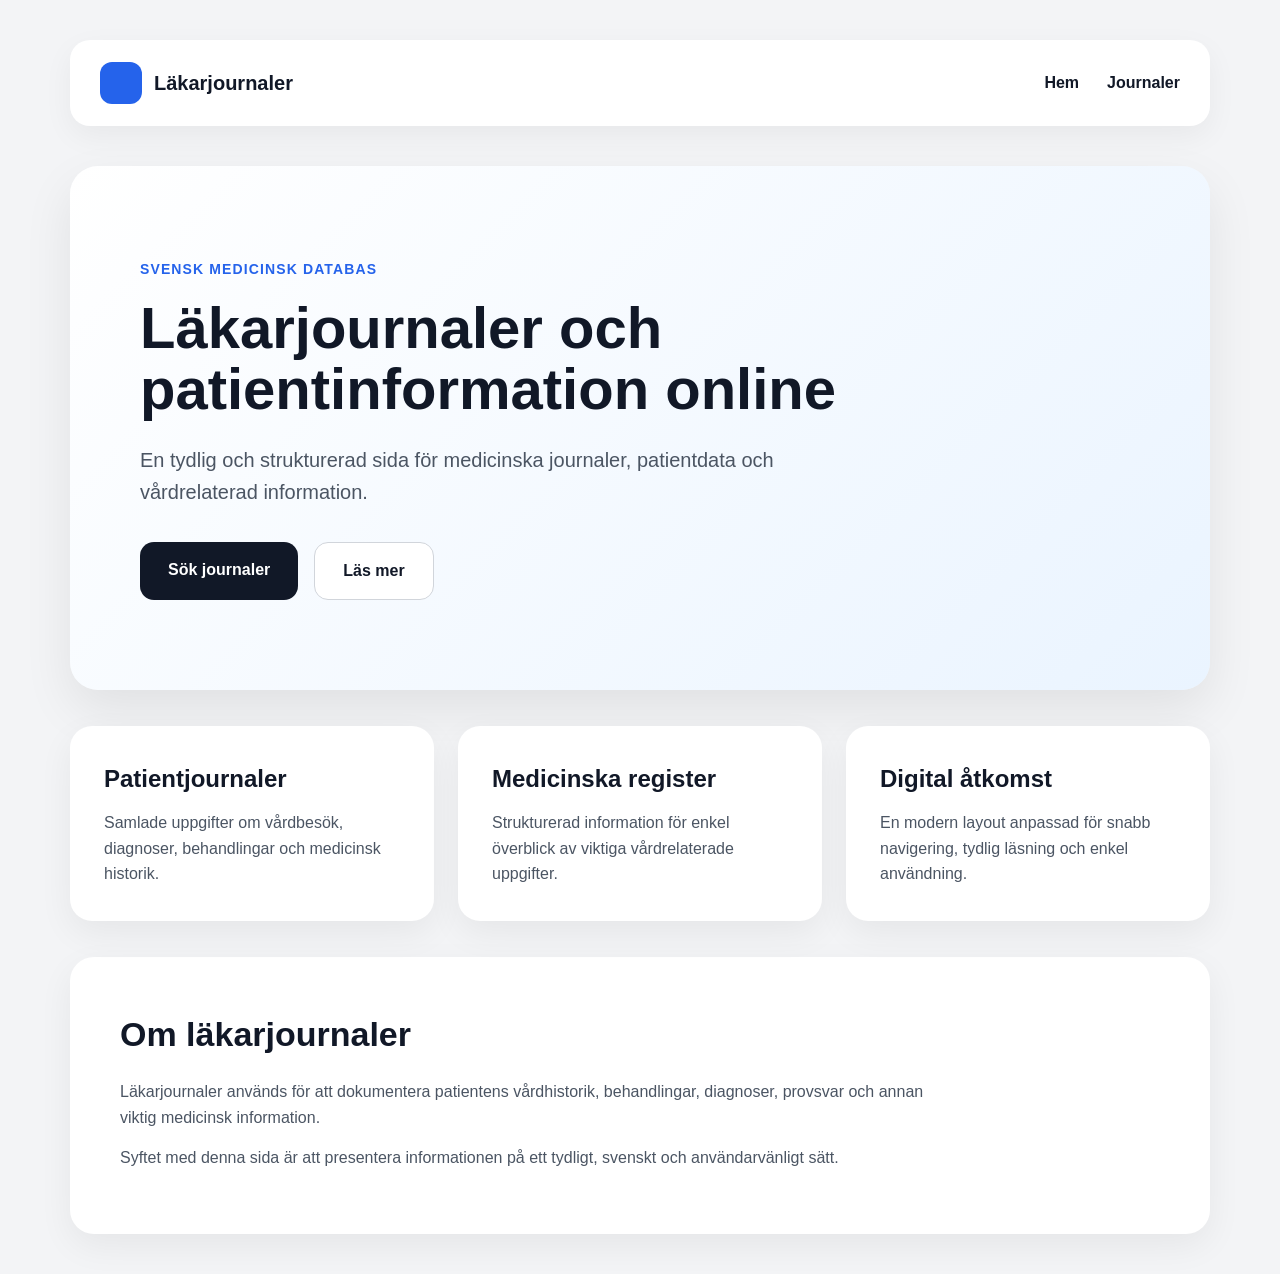
==== index.html @ 2be636f7 "Add files via upload" ====
<!DOCTYPE html>
<html lang="sv">
<head>
    <meta charset="UTF-8">
    <meta name="viewport" content="width=device-width, initial-scale=1.0">
    <title>Läkarjournaler</title>
    <link rel="stylesheet" href="style.css">
</head>
<body>

    <main class="container">
<nav class="navbar">

    <div class="nav-left">
        <div class="logo"></div>
        <div class="brand-name">Läkarjournaler</div>
    </div>

    <div class="nav-links">
        <a href="index.html">Hem</a>
        <a href="pages/journaler.html">Journaler</a>
    </div>

</nav>
        <section class="hero">
            <div>
                <span class="eyebrow">Svensk medicinsk databas</span>
                <h1>Läkarjournaler och patientinformation online</h1>
                <p>
                    En tydlig och strukturerad sida för medicinska journaler, patientdata och vårdrelaterad information.
                </p>

                <div class="hero-actions">
                    <a href="pages/journaler.html" class="btn primary">Sök journaler</a>
                    <a href="#info" class="btn secondary">Läs mer</a>
                </div>
            </div>
        </section>

        <section class="cards" id="info">
            <article class="card">
                <h2>Patientjournaler</h2>
                <p>Samlade uppgifter om vårdbesök, diagnoser, behandlingar och medicinsk historik.</p>
            </article>

            <article class="card">
                <h2>Medicinska register</h2>
                <p>Strukturerad information för enkel överblick av viktiga vårdrelaterade uppgifter.</p>
            </article>

            <article class="card">
                <h2>Digital åtkomst</h2>
                <p>En modern layout anpassad för snabb navigering, tydlig läsning och enkel användning.</p>
            </article>
        </section>

        <section class="content-section" id="journaler">
            <h2>Om läkarjournaler</h2>
            <p>
                Läkarjournaler används för att dokumentera patientens vårdhistorik, behandlingar,
                diagnoser, provsvar och annan viktig medicinsk information.
            </p>
            <p>
                Syftet med denna sida är att presentera informationen på ett tydligt, svenskt
                och användarvänligt sätt.
            </p>
        </section>

    </main>

    <script src="script.js"></script>

</body>
</html>
---- style.css ----
* {
    margin: 0;
    padding: 0;
    box-sizing: border-box;
}

body {
    background: #f3f4f6;
    color: #111827;
    font-family: Arial, sans-serif;
    line-height: 1.6;
}

.container {
    max-width: 1180px;
    margin: 0 auto;
    padding: 40px 20px;
}

/* NAVBAR */

.navbar {
    display: flex;
    justify-content: space-between;
    align-items: center;
    gap: 28px;
    margin-bottom: 40px;
    padding: 22px 30px;
    background: white;
    border-radius: 20px;
    box-shadow: 0 10px 30px rgba(0,0,0,0.05);
}

.nav-left {
    display: flex;
    align-items: center;
    gap: 12px;
}

.logo {
    width: 42px;
    height: 42px;
    background: #2563eb;
    border-radius: 12px;
}

.brand-name {
    font-size: 20px;
    font-weight: 800;
}

.nav-links {
    display: flex;
    gap: 28px;
}

.nav-links a,
.navbar a {
    color: #111827;
    text-decoration: none;
    font-weight: 700;
}

.nav-links a:hover,
.navbar a:hover {
    color: #2563eb;
}

/* HERO */

.hero {
    background: linear-gradient(135deg, #ffffff, #eaf4ff);
    padding: 90px 70px;
    border-radius: 28px;
    box-shadow: 0 20px 50px rgba(0,0,0,0.08);
}

.eyebrow {
    display: inline-block;
    margin-bottom: 18px;
    color: #2563eb;
    font-weight: 700;
    font-size: 14px;
    text-transform: uppercase;
    letter-spacing: 0.08em;
}

.hero h1 {
    max-width: 800px;
    font-size: 58px;
    line-height: 1.05;
    margin-bottom: 24px;
}

.hero p {
    max-width: 680px;
    font-size: 20px;
    color: #4b5563;
}

.hero-actions {
    display: flex;
    gap: 16px;
    margin-top: 34px;
    flex-wrap: wrap;
}

.btn {
    display: inline-block;
    padding: 15px 28px;
    border-radius: 14px;
    text-decoration: none;
    font-weight: 700;
}

.primary {
    background: #111827;
    color: white;
}

.secondary {
    background: white;
    color: #111827;
    border: 1px solid #d1d5db;
}

/* CARDS */

.cards {
    display: grid;
    grid-template-columns: repeat(3, 1fr);
    gap: 24px;
    margin-top: 36px;
}

.card {
    background: white;
    padding: 34px;
    border-radius: 22px;
    box-shadow: 0 12px 35px rgba(0,0,0,0.06);
}

.card h2 {
    font-size: 24px;
    margin-bottom: 12px;
}

.card p {
    color: #4b5563;
}

/* CONTENT SECTION */

.content-section {
    background: white;
    margin-top: 36px;
    padding: 50px;
    border-radius: 24px;
    box-shadow: 0 12px 35px rgba(0,0,0,0.06);
}

.content-section h1 {
    font-size: 46px;
    margin-bottom: 14px;
}

.content-section h2 {
    font-size: 34px;
    margin-bottom: 18px;
}

.content-section p {
    max-width: 820px;
    color: #4b5563;
    margin-bottom: 14px;
}

/* JOURNAL LIST */

.search-wrapper {
    margin-top: 40px;
    margin-bottom: 10px;
}

.search-wrapper input {
    width: 100%;
    padding: 20px;
    border-radius: 18px;
    border: 1px solid #d1d5db;
    font-size: 17px;
    outline: none;
    background: white;
}

.search-wrapper input:focus {
    border-color: #2563eb;
}

.journal-grid {
    display: grid;
    grid-template-columns: repeat(3, 1fr);
    gap: 22px;
    margin-top: 36px;
}

.journal-card {
    display: block;
    background: white;
    padding: 28px;
    border-radius: 20px;
    text-decoration: none;
    color: #111827;
    box-shadow: 0 12px 35px rgba(0,0,0,0.06);
    transition: 0.25s ease;
}

.journal-card:hover {
    transform: translateY(-4px);
    box-shadow: 0 18px 45px rgba(0,0,0,0.09);
}

.journal-card strong {
    font-size: 22px;
}

.journal-card p {
    margin-top: 8px;
    color: #6b7280;
}

.journal-date {
    display: block;
    color: #2563eb;
    font-weight: 800;
    margin-bottom: 10px;
}

/* JOURNAL PAGE */

.journal-page {
    background: white;
    padding: 60px;
    border-radius: 28px;
    box-shadow: 0 20px 50px rgba(0,0,0,0.06);
}

.journal-page h1 {
    font-size: 48px;
    margin-bottom: 10px;
}

.date {
    color: #6b7280;
    font-weight: 700;
    margin-bottom: 35px;
}

/* PATIENT OVERVIEW - FIXAD BILD */

.patient-overview {
    display: flex;
    align-items: center;
    gap: 28px;
    margin-top: 30px;
    margin-bottom: 40px;
    padding: 30px;
    background: #f9fafb;
    border-radius: 20px;
    border: 1px solid #e5e7eb;
}

.patient-avatar {
    width: 140px;
    height: 140px;
    min-width: 140px;
    max-width: 140px;
    border-radius: 20px;
    overflow: hidden;
    background: #e5e7eb;
    flex-shrink: 0;
}

.patient-avatar img {
    width: 100%;
    height: 100%;
    object-fit: cover;
    display: block;
}

/* Om du vill visa hela bilden utan beskärning, byt object-fit: cover; till contain ovan */

.patient-info {
    display: flex;
    flex-direction: column;
    gap: 14px;
}

.patient-row span {
    display: block;
    font-size: 14px;
    color: #6b7280;
}

.patient-row strong {
    font-size: 18px;
    color: #111827;
}

/* JOURNAL META */

.journal-meta {
    display: grid;
    grid-template-columns: repeat(3, 1fr);
    gap: 20px;
    margin-bottom: 35px;
}

.meta-item {
    background: #f9fafb;
    padding: 20px;
    border-radius: 16px;
    border: 1px solid #e5e7eb;
}

.meta-item span {
    display: block;
    color: #6b7280;
    font-size: 14px;
    margin-bottom: 8px;
}

.meta-item strong {
    font-size: 18px;
}

.status {
    color: #16a34a;
}

/* JOURNAL BOX */

.journal-box {
    margin-top: 20px;
    background: #ffffff;
    border: 1px solid #e5e7eb;
    border-radius: 20px;
    padding: 40px;
}

.journal-box h2 {
    font-size: 24px;
    margin-top: 30px;
    margin-bottom: 14px;
    color: #111827;
}

.journal-box h2:first-child {
    margin-top: 0;
}

.journal-box p {
    color: #4b5563;
    line-height: 1.8;
    font-size: 17px;
}

.back-link {
    display: inline-block;
    margin-top: 35px;
    color: #2563eb;
    text-decoration: none;
    font-weight: 700;
}

/* FOOTER */

.footer {
    margin-top: 60px;
    padding: 40px;
    background: white;
    border-radius: 24px;
    border-top: 1px solid #e5e7eb;
}

.footer-content {
    max-width: 1180px;
    margin: 0 auto;
    display: flex;
    justify-content: space-between;
    gap: 40px;
    flex-wrap: wrap;
}

.footer h3 {
    margin-bottom: 10px;
}

.footer p {
    color: #6b7280;
}

.footer-links {
    display: flex;
    gap: 20px;
}

.footer-links a {
    text-decoration: none;
    color: #111827;
    font-weight: 700;
}

.footer-links a:hover {
    color: #2563eb;
}

/* DARK MODE */

.theme-btn {
    padding: 12px 18px;
    border: none;
    border-radius: 12px;
    background: #111827;
    color: white;
    cursor: pointer;
    font-weight: 700;
}

.dark-mode {
    background: #0f172a;
    color: white;
}

.dark-mode .hero,
.dark-mode .card,
.dark-mode .journal-page,
.dark-mode .journal-card,
.dark-mode .navbar,
.dark-mode .footer,
.dark-mode .content-section,
.dark-mode .journal-box,
.dark-mode .meta-item,
.dark-mode .patient-overview {
    background: #111827;
    color: white;
}

.dark-mode p,
.dark-mode span,
.dark-mode .journal-card p {
    color: #d1d5db;
}

.dark-mode a {
    color: white;
}

/* RESPONSIVE */

@media (max-width: 800px) {
    .container {
        padding: 24px 14px;
    }

    .navbar {
        flex-direction: column;
        align-items: flex-start;
    }

    .hero {
        padding: 55px 30px;
    }

    .hero h1 {
        font-size: 38px;
    }

    .cards,
    .journal-grid,
    .journal-meta {
        grid-template-columns: 1fr;
    }

    .content-section,
    .journal-page {
        padding: 32px;
    }

    .patient-overview {
        flex-direction: column;
        align-items: flex-start;
    }

    .patient-avatar {
        width: 120px;
        height: 120px;
        min-width: 120px;
        max-width: 120px;
    }
}
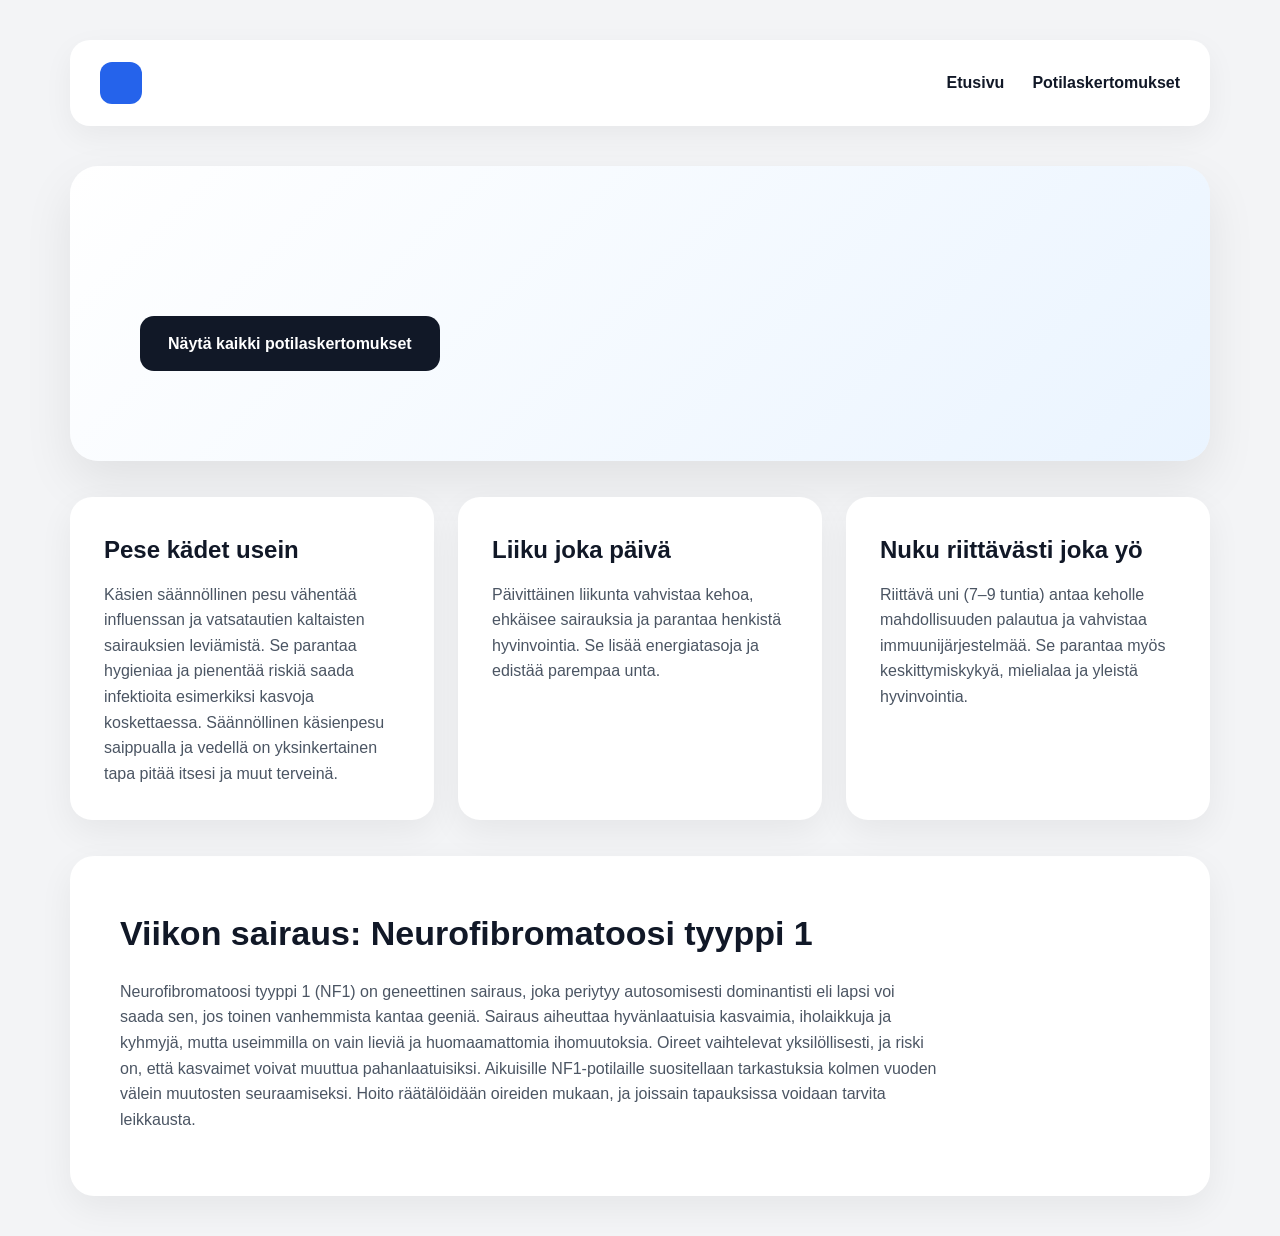
==== commit a243fe92: "Add files via upload" ====
--- a/index.html
+++ b/index.html
@@ -3,7 +3,7 @@
 <head>
     <meta charset="UTF-8">
     <meta name="viewport" content="width=device-width, initial-scale=1.0">
-    <title>Läkarjournaler</title>
+    <title></title>
     <link rel="stylesheet" href="style.css">
 </head>
 <body>
@@ -13,56 +13,52 @@
 
     <div class="nav-left">
         <div class="logo"></div>
-        <div class="brand-name">Läkarjournaler</div>
+        <div class="brand-name"></div>
     </div>
 
     <div class="nav-links">
-        <a href="index.html">Hem</a>
-        <a href="pages/journaler.html">Journaler</a>
+        <a href="index.html">Etusivu</a>
+        <a href="pages/journaler.html">Potilaskertomukset</a>
     </div>
 
 </nav>
         <section class="hero">
             <div>
-                <span class="eyebrow">Svensk medicinsk databas</span>
-                <h1>Läkarjournaler och patientinformation online</h1>
+                <span class="eyebrow"></span>
+                <h1></h1>
                 <p>
-                    En tydlig och strukturerad sida för medicinska journaler, patientdata och vårdrelaterad information.
+                    
                 </p>
 
                 <div class="hero-actions">
-                    <a href="pages/journaler.html" class="btn primary">Sök journaler</a>
-                    <a href="#info" class="btn secondary">Läs mer</a>
+                    <a href="pages/journaler.html" class="btn primary">Näytä kaikki potilaskertomukset</a>
+                
                 </div>
             </div>
         </section>
 
         <section class="cards" id="info">
             <article class="card">
-                <h2>Patientjournaler</h2>
-                <p>Samlade uppgifter om vårdbesök, diagnoser, behandlingar och medicinsk historik.</p>
+                <h2>Pese kädet usein</h2>
+                <p>Käsien säännöllinen pesu vähentää influenssan ja vatsatautien kaltaisten sairauksien leviämistä. Se parantaa hygieniaa ja pienentää riskiä saada infektioita esimerkiksi kasvoja koskettaessa. Säännöllinen käsienpesu saippualla ja vedellä on yksinkertainen tapa pitää itsesi ja muut terveinä.</p>
             </article>
 
             <article class="card">
-                <h2>Medicinska register</h2>
-                <p>Strukturerad information för enkel överblick av viktiga vårdrelaterade uppgifter.</p>
+                <h2>Liiku joka päivä </h2>
+                <p>Päivittäinen liikunta vahvistaa kehoa, ehkäisee sairauksia ja parantaa henkistä hyvinvointia. Se lisää energiatasoja ja edistää parempaa unta.</p>
             </article>
 
             <article class="card">
-                <h2>Digital åtkomst</h2>
-                <p>En modern layout anpassad för snabb navigering, tydlig läsning och enkel användning.</p>
+                <h2>Nuku riittävästi joka yö </h2>
+                <p>Riittävä uni (7–9 tuntia) antaa keholle mahdollisuuden palautua ja vahvistaa immuunijärjestelmää. Se parantaa myös keskittymiskykyä, mielialaa ja yleistä hyvinvointia.</p>
             </article>
         </section>
 
         <section class="content-section" id="journaler">
-            <h2>Om läkarjournaler</h2>
+            <h2>Viikon sairaus: Neurofibromatoosi tyyppi 1</h2>
             <p>
-                Läkarjournaler används för att dokumentera patientens vårdhistorik, behandlingar,
-                diagnoser, provsvar och annan viktig medicinsk information.
-            </p>
-            <p>
-                Syftet med denna sida är att presentera informationen på ett tydligt, svenskt
-                och användarvänligt sätt.
+              Neurofibromatoosi tyyppi 1 (NF1) on geneettinen sairaus, joka periytyy autosomisesti dominantisti eli lapsi voi saada sen, jos toinen vanhemmista kantaa geeniä. Sairaus aiheuttaa hyvänlaatuisia kasvaimia, iholaikkuja ja kyhmyjä, mutta useimmilla on vain lieviä ja huomaamattomia ihomuutoksia. Oireet vaihtelevat yksilöllisesti, ja riski on, että kasvaimet voivat muuttua pahanlaatuisiksi. Aikuisille NF1-potilaille suositellaan tarkastuksia kolmen vuoden välein muutosten seuraamiseksi. Hoito räätälöidään oireiden mukaan, ja joissain tapauksissa voidaan tarvita leikkausta.
+
             </p>
         </section>
 
--- a/style.css
+++ b/style.css
@@ -255,7 +255,7 @@
     margin-bottom: 35px;
 }
 
-/* PATIENT OVERVIEW - FIXAD BILD */
+/* PATIENT OVERVIEW */
 
 .patient-overview {
     display: flex;
@@ -287,8 +287,6 @@
     display: block;
 }
 
-/* Om du vill visa hela bilden utan beskärning, byt object-fit: cover; till contain ovan */
-
 .patient-info {
     display: flex;
     flex-direction: column;
@@ -337,31 +335,35 @@
     color: #16a34a;
 }
 
-/* JOURNAL BOX */
+/* JOURNAL ENTRY */
 
 .journal-box {
-    margin-top: 20px;
+    margin-top: 40px;
     background: #ffffff;
-    border: 1px solid #e5e7eb;
-    border-radius: 20px;
-    padding: 40px;
-}
-
-.journal-box h2 {
-    font-size: 24px;
-    margin-top: 30px;
-    margin-bottom: 14px;
-    color: #111827;
-}
-
-.journal-box h2:first-child {
-    margin-top: 0;
-}
-
-.journal-box p {
-    color: #4b5563;
+    border: none;
+    border-radius: 0;
+    padding: 0;
+}
+
+.journal-entry {
+    margin-bottom: 120px;
+}
+
+.journal-entry:last-child {
+    margin-bottom: 0;
+}
+
+.journal-entry p {
+    color: #111827;
     line-height: 1.8;
-    font-size: 17px;
+    font-size: 18px;
+    margin-bottom: 22px;
+    max-width: 950px;
+}
+
+.journal-entry strong {
+    font-weight: 800;
+    color: #000000;
 }
 
 .back-link {
@@ -447,8 +449,13 @@
 
 .dark-mode p,
 .dark-mode span,
-.dark-mode .journal-card p {
+.dark-mode .journal-card p,
+.dark-mode .journal-entry p {
     color: #d1d5db;
+}
+
+.dark-mode .journal-entry strong {
+    color: white;
 }
 
 .dark-mode a {
@@ -497,4 +504,12 @@
         min-width: 120px;
         max-width: 120px;
     }
-}
+
+    .journal-entry {
+        margin-bottom: 80px;
+    }
+
+    .journal-entry p {
+        font-size: 16px;
+    }
+}
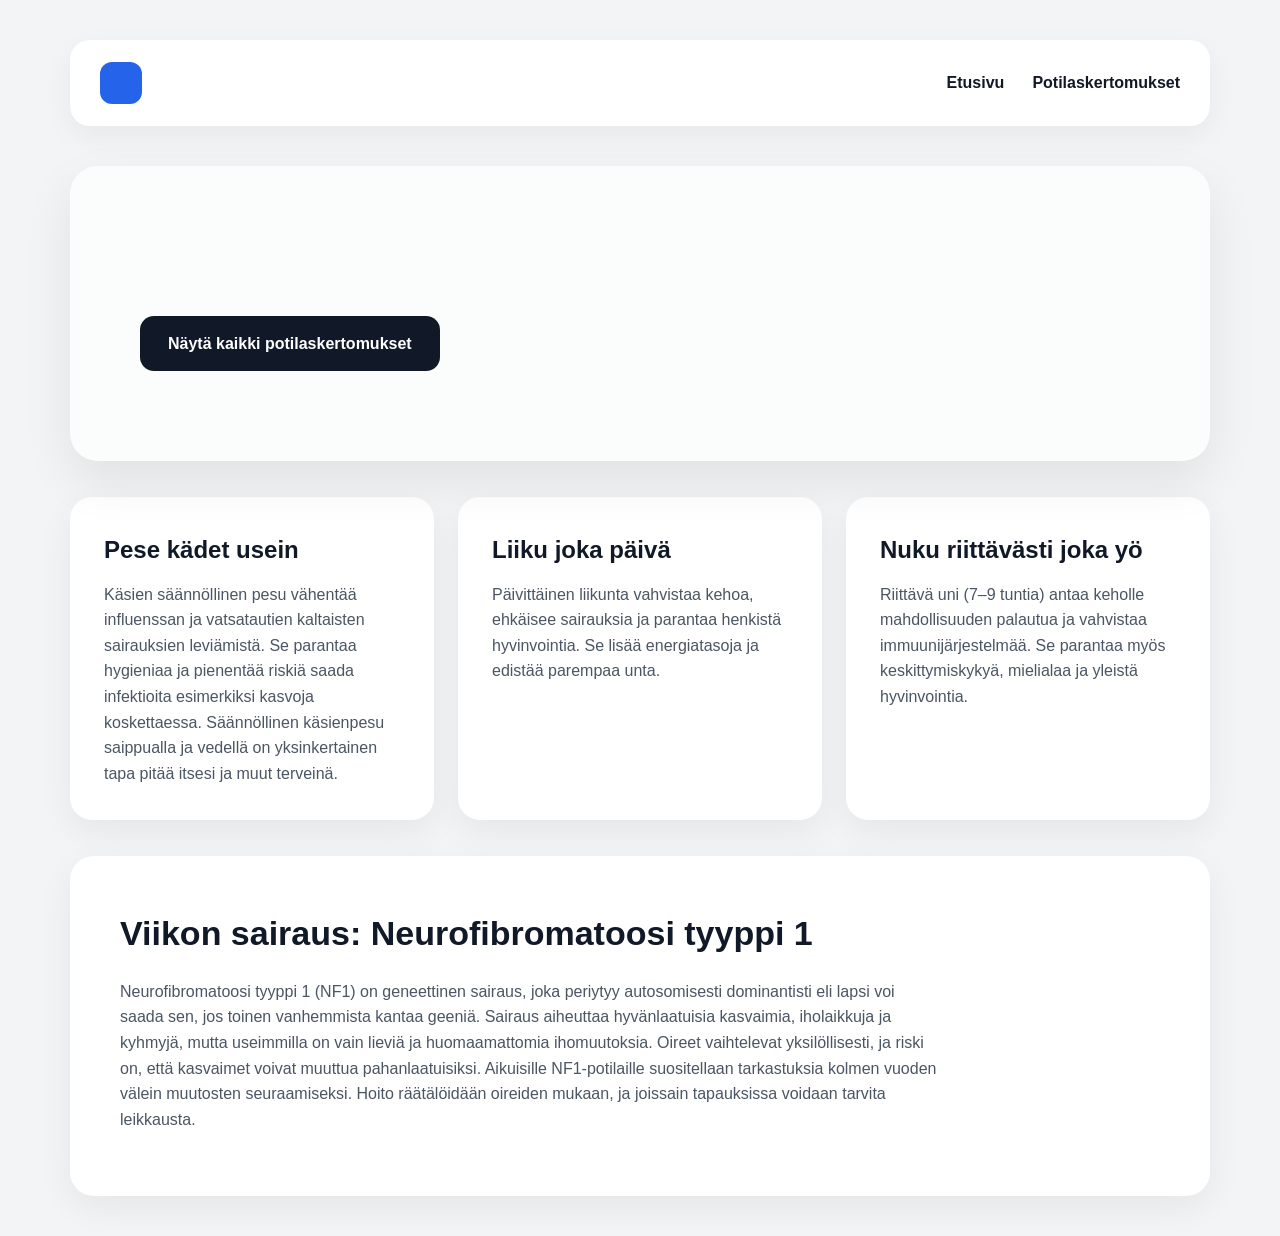
==== commit b670343f: "Add files via upload" ====
--- a/index.html
+++ b/index.html
@@ -1,9 +1,9 @@
 <!DOCTYPE html>
-<html lang="sv">
+<html lang="fi">
 <head>
     <meta charset="UTF-8">
     <meta name="viewport" content="width=device-width, initial-scale=1.0">
-    <title></title>
+    <title>Potilaskertomukset</title>
     <link rel="stylesheet" href="style.css">
 </head>
 <body>
--- a/style.css
+++ b/style.css
@@ -69,7 +69,17 @@
 /* HERO */
 
 .hero {
-    background: linear-gradient(135deg, #ffffff, #eaf4ff);
+    position: relative;
+    overflow: hidden;
+
+    background-image:
+        linear-gradient(rgba(255,255,255,0.72), rgba(255,255,255,0.72)),
+        url('images/bildforstasidan.jpg');
+
+    background-size: cover;
+    background-position: center;
+    background-repeat: no-repeat;
+
     padding: 90px 70px;
     border-radius: 28px;
     box-shadow: 0 20px 50px rgba(0,0,0,0.08);
@@ -443,7 +453,7 @@
 .dark-mode .journal-box,
 .dark-mode .meta-item,
 .dark-mode .patient-overview {
-    background: #111827;
+    background-color: #111827;
     color: white;
 }
 
@@ -474,8 +484,21 @@
         align-items: flex-start;
     }
 
+    .brand-name {
+        font-size: 26px;
+        line-height: 1.1;
+        word-break: break-word;
+        overflow-wrap: anywhere;
+    }
+
+    .nav-links {
+        flex-wrap: wrap;
+        gap: 18px;
+    }
+
     .hero {
         padding: 55px 30px;
+        background-position: center;
     }
 
     .hero h1 {
@@ -491,6 +514,25 @@
     .content-section,
     .journal-page {
         padding: 32px;
+        overflow: hidden;
+    }
+
+    .content-section h1 {
+        font-size: 42px;
+        line-height: 1.1;
+        word-break: break-word;
+        overflow-wrap: anywhere;
+    }
+
+    .journal-card {
+        font-size: 18px;
+        line-height: 1.5;
+    }
+
+    .journal-card strong {
+        font-size: 28px;
+        line-height: 1.2;
+        word-break: break-word;
     }
 
     .patient-overview {
@@ -512,4 +554,14 @@
     .journal-entry p {
         font-size: 16px;
     }
-}+}
+
+@media (max-width: 420px) {
+    .content-section h1 {
+        font-size: 38px;
+    }
+
+    .brand-name {
+        font-size: 24px;
+    }
+}
